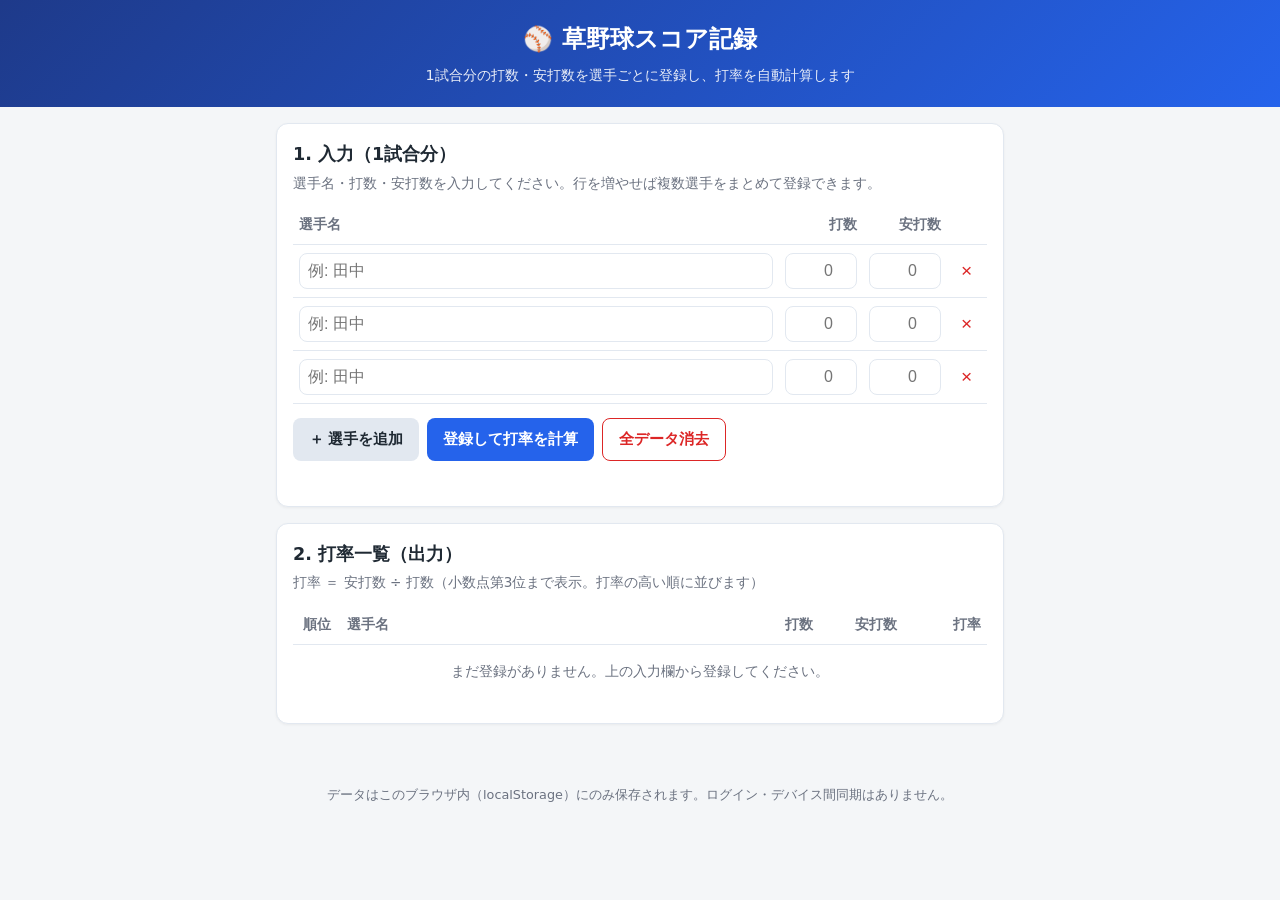
==== index.html @ 87dc86b7 "草野球スコア記録アプリ（最小構成）を追加 1試合分の打数・安打数を選手ごとに登録し、打率を自動計算して一覧表示する。  - index.html / style.css / app.js の3ファイル" ====
<!DOCTYPE html>
<html lang="ja">
<head>
  <meta charset="UTF-8">
  <meta name="viewport" content="width=device-width, initial-scale=1.0">
  <title>草野球スコア記録</title>
  <link rel="stylesheet" href="style.css">
</head>
<body>
  <header>
    <h1>⚾ 草野球スコア記録</h1>
    <p class="subtitle">1試合分の打数・安打数を選手ごとに登録し、打率を自動計算します</p>
  </header>

  <main>
    <!-- 入力エリア -->
    <section class="card" aria-labelledby="input-title">
      <h2 id="input-title">1. 入力（1試合分）</h2>
      <p class="hint">選手名・打数・安打数を入力してください。行を増やせば複数選手をまとめて登録できます。</p>

      <div class="table-wrap">
        <table id="input-table">
          <thead>
            <tr>
              <th class="col-name">選手名</th>
              <th class="col-num">打数</th>
              <th class="col-num">安打数</th>
              <th class="col-del"><span class="sr-only">削除</span></th>
            </tr>
          </thead>
          <tbody id="input-body">
            <!-- JSで行を生成 -->
          </tbody>
        </table>
      </div>

      <div class="actions">
        <button type="button" id="add-row" class="btn btn-sub">＋ 選手を追加</button>
        <button type="button" id="register" class="btn btn-main">登録して打率を計算</button>
        <button type="button" id="clear-all" class="btn btn-danger">全データ消去</button>
      </div>

      <p id="message" class="message" role="alert" aria-live="polite"></p>
    </section>

    <!-- 出力エリア -->
    <section class="card" aria-labelledby="result-title">
      <h2 id="result-title">2. 打率一覧（出力）</h2>
      <p class="hint">打率 ＝ 安打数 ÷ 打数（小数点第3位まで表示。打率の高い順に並びます）</p>

      <div class="table-wrap">
        <table id="result-table">
          <thead>
            <tr>
              <th class="col-rank">順位</th>
              <th class="col-name">選手名</th>
              <th class="col-num">打数</th>
              <th class="col-num">安打数</th>
              <th class="col-num">打率</th>
            </tr>
          </thead>
          <tbody id="result-body">
            <!-- JSで行を生成 -->
          </tbody>
          <tfoot id="result-foot">
            <!-- チーム合計 -->
          </tfoot>
        </table>
      </div>

      <p id="empty-note" class="hint empty-note">まだ登録がありません。上の入力欄から登録してください。</p>
    </section>
  </main>

  <footer>
    <p>データはこのブラウザ内（localStorage）にのみ保存されます。ログイン・デバイス間同期はありません。</p>
  </footer>

  <script src="app.js"></script>
</body>
</html>
---- style.css ----
:root {
  --bg: #f4f6f8;
  --card: #ffffff;
  --ink: #1f2933;
  --muted: #6b7280;
  --line: #e2e8f0;
  --main: #2563eb;
  --main-dark: #1d4ed8;
  --sub: #64748b;
  --danger: #dc2626;
  --accent: #f0f7ff;
}

* { box-sizing: border-box; }

body {
  margin: 0;
  font-family: system-ui, "Hiragino Sans", "Yu Gothic", "Meiryo", sans-serif;
  background: var(--bg);
  color: var(--ink);
  line-height: 1.6;
}

header {
  background: linear-gradient(135deg, #1e3a8a, #2563eb);
  color: #fff;
  padding: 20px 16px;
  text-align: center;
}

header h1 { margin: 0; font-size: 1.5rem; }
.subtitle { margin: 6px 0 0; font-size: 0.9rem; opacity: 0.9; }

main {
  max-width: 760px;
  margin: 0 auto;
  padding: 16px;
}

.card {
  background: var(--card);
  border: 1px solid var(--line);
  border-radius: 12px;
  padding: 16px;
  margin-bottom: 16px;
  box-shadow: 0 1px 3px rgba(0, 0, 0, 0.05);
}

.card h2 { margin: 0 0 4px; font-size: 1.1rem; }
.hint { color: var(--muted); font-size: 0.85rem; margin: 4px 0 12px; }

.table-wrap { overflow-x: auto; }

table {
  width: 100%;
  border-collapse: collapse;
  font-size: 0.95rem;
}

th, td {
  border-bottom: 1px solid var(--line);
  padding: 8px 6px;
  text-align: left;
}

th { color: var(--muted); font-weight: 600; font-size: 0.85rem; }

.col-num { text-align: right; width: 84px; }
th.col-num { text-align: right; }
.col-del { width: 40px; }
.col-rank { width: 48px; text-align: center; }
td.col-rank { text-align: center; color: var(--muted); }

input[type="text"],
input[type="number"] {
  width: 100%;
  padding: 8px;
  border: 1px solid var(--line);
  border-radius: 8px;
  font-size: 1rem;
  background: #fff;
}
input[type="number"] { text-align: right; }
input:focus { outline: 2px solid var(--main); border-color: var(--main); }

.actions {
  display: flex;
  flex-wrap: wrap;
  gap: 8px;
  margin-top: 14px;
}

.btn {
  border: none;
  border-radius: 8px;
  padding: 10px 16px;
  font-size: 0.95rem;
  cursor: pointer;
  font-weight: 600;
}
.btn-main { background: var(--main); color: #fff; }
.btn-main:hover { background: var(--main-dark); }
.btn-sub { background: #e2e8f0; color: var(--ink); }
.btn-sub:hover { background: #cbd5e1; }
.btn-danger { background: #fff; color: var(--danger); border: 1px solid var(--danger); }
.btn-danger:hover { background: #fef2f2; }

.btn-del {
  background: transparent;
  border: none;
  color: var(--danger);
  font-size: 1.2rem;
  cursor: pointer;
  line-height: 1;
  padding: 4px 8px;
}
.btn-del:hover { color: #991b1b; }

.message {
  margin: 12px 0 0;
  font-size: 0.9rem;
  min-height: 1.2em;
}
.message.error { color: var(--danger); }
.message.ok { color: #15803d; }

#result-table td.col-num { font-variant-numeric: tabular-nums; }
.avg { font-weight: 700; color: var(--main); }
.avg-na { color: var(--muted); font-weight: 400; }

tfoot td {
  font-weight: 700;
  border-top: 2px solid var(--line);
  background: var(--accent);
}

.empty-note { text-align: center; padding: 12px 0; }

footer {
  text-align: center;
  color: var(--muted);
  font-size: 0.8rem;
  padding: 16px;
}

.sr-only {
  position: absolute;
  width: 1px; height: 1px;
  padding: 0; margin: -1px;
  overflow: hidden; clip: rect(0, 0, 0, 0);
  white-space: nowrap; border: 0;
}
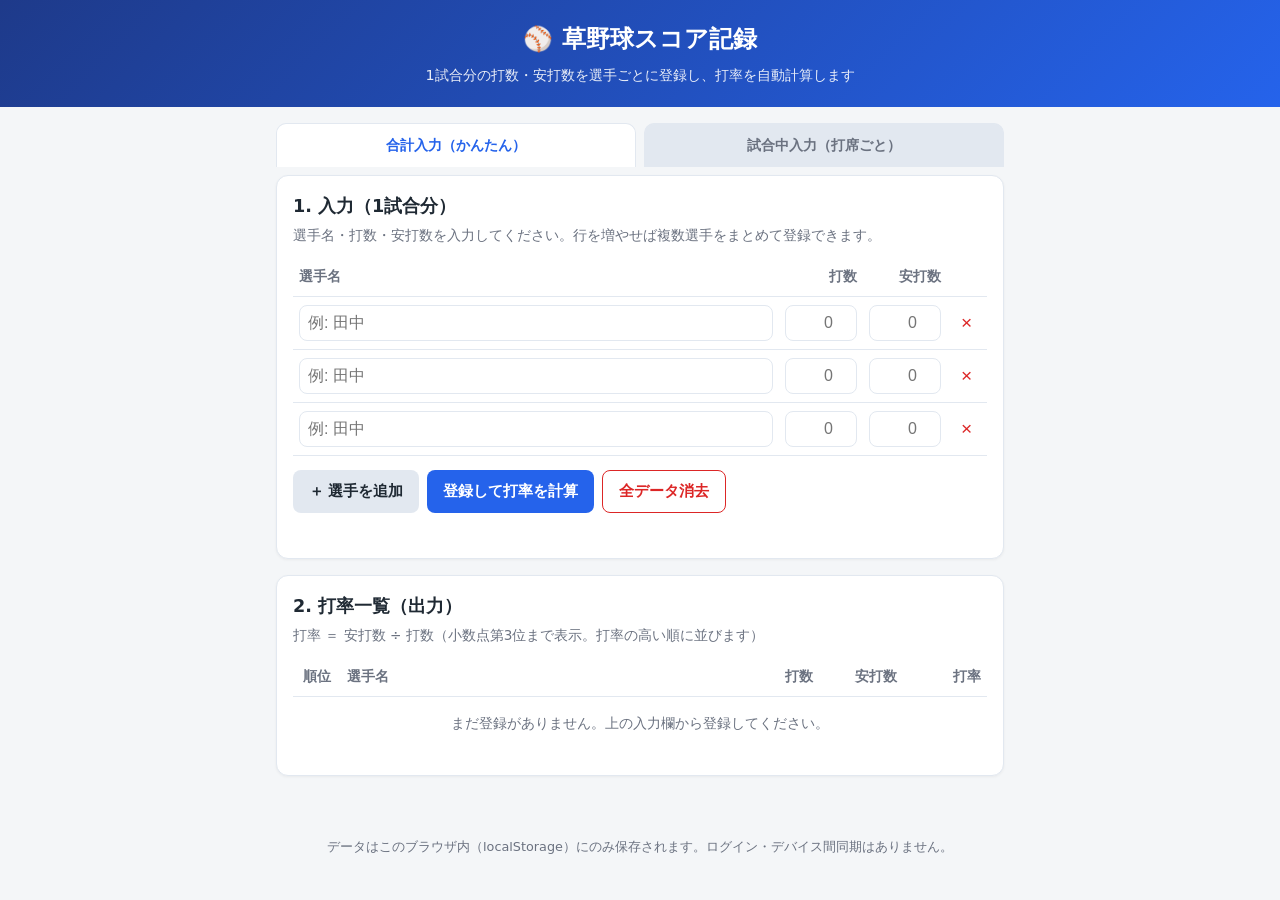
==== commit 4c08a708: "試合中入力（打席ごと）モードを追加 試合の進行に合わせて、打者ごとに「打球方向・打球種類・結果」を記録し、 打率を正式ルールで自動集計する発展モードを追加。合計入力の最小版は残し、 上部タブで切り替え" ====
--- a/index.html
+++ b/index.html
@@ -11,6 +11,11 @@
     <h1>⚾ 草野球スコア記録</h1>
     <p class="subtitle">1試合分の打数・安打数を選手ごとに登録し、打率を自動計算します</p>
   </header>
+
+  <nav class="nav">
+    <a href="index.html" class="nav-link active">合計入力（かんたん）</a>
+    <a href="game.html" class="nav-link">試合中入力（打席ごと）</a>
+  </nav>
 
   <main>
     <!-- 入力エリア -->
--- a/style.css
+++ b/style.css
@@ -150,3 +150,30 @@
   overflow: hidden; clip: rect(0, 0, 0, 0);
   white-space: nowrap; border: 0;
 }
+
+/* モード切替ナビ（合計入力 / 試合中入力 で共有） */
+.nav {
+  max-width: 760px;
+  margin: 16px auto 0;
+  padding: 0 16px;
+  display: flex;
+  gap: 8px;
+}
+.nav-link {
+  flex: 1;
+  text-align: center;
+  padding: 10px 12px;
+  border-radius: 10px 10px 0 0;
+  background: #e2e8f0;
+  color: var(--muted);
+  text-decoration: none;
+  font-weight: 600;
+  font-size: 0.9rem;
+  border: 1px solid var(--line);
+  border-bottom: none;
+}
+.nav-link.active {
+  background: var(--card);
+  color: var(--main);
+}
+.nav + main { padding-top: 8px; }
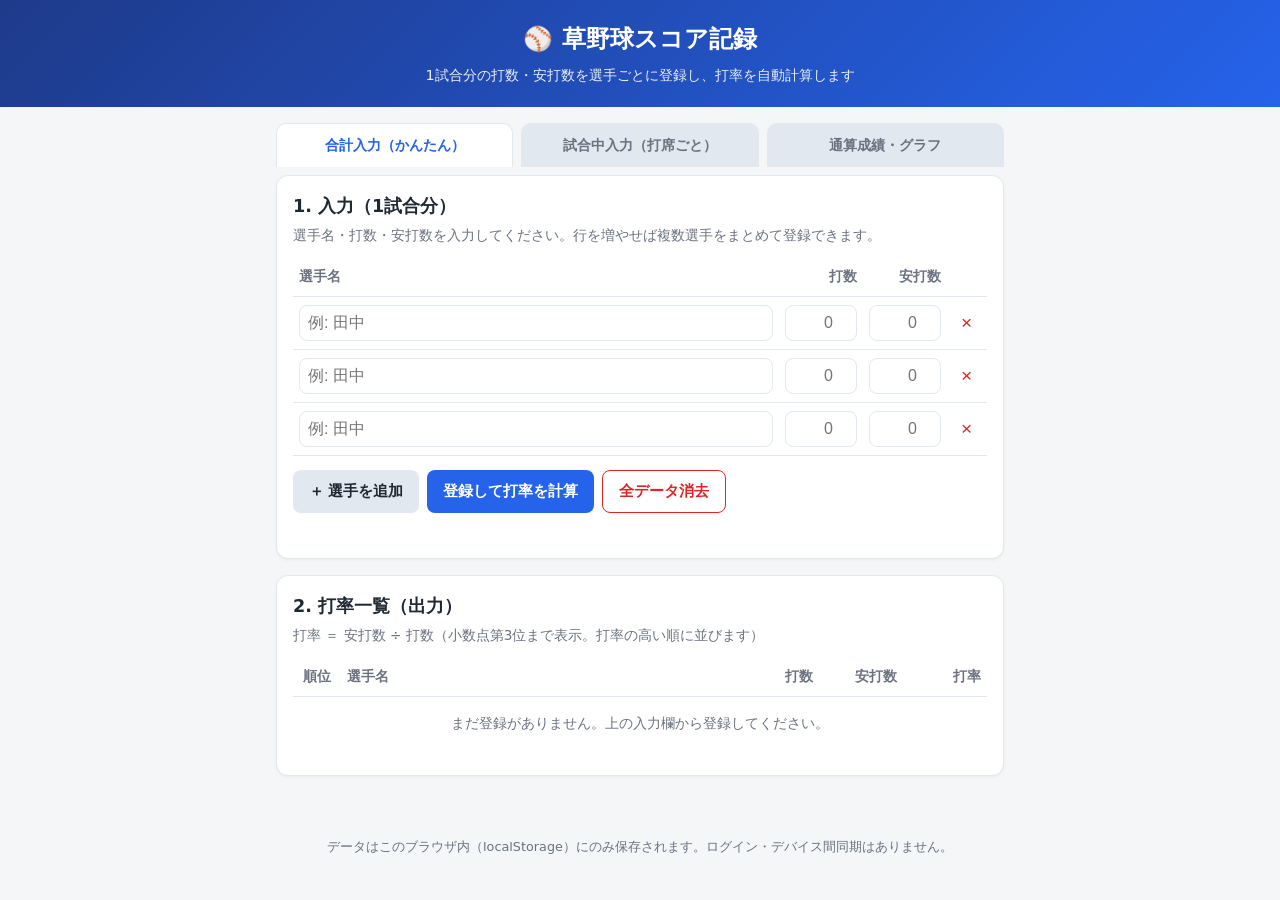
==== commit c7f15e29: "通算成績・打率推移グラフを追加（第12回の発展候補を実装） 複数試合の通算成績集計とグラフ化を実装し、3ページ構成にした。  - game.html: 「この試合を保存して次の試合へ」ボタンを追加。 " ====
--- a/index.html
+++ b/index.html
@@ -15,6 +15,7 @@
   <nav class="nav">
     <a href="index.html" class="nav-link active">合計入力（かんたん）</a>
     <a href="game.html" class="nav-link">試合中入力（打席ごと）</a>
+    <a href="total.html" class="nav-link">通算成績・グラフ</a>
   </nav>
 
   <main>
